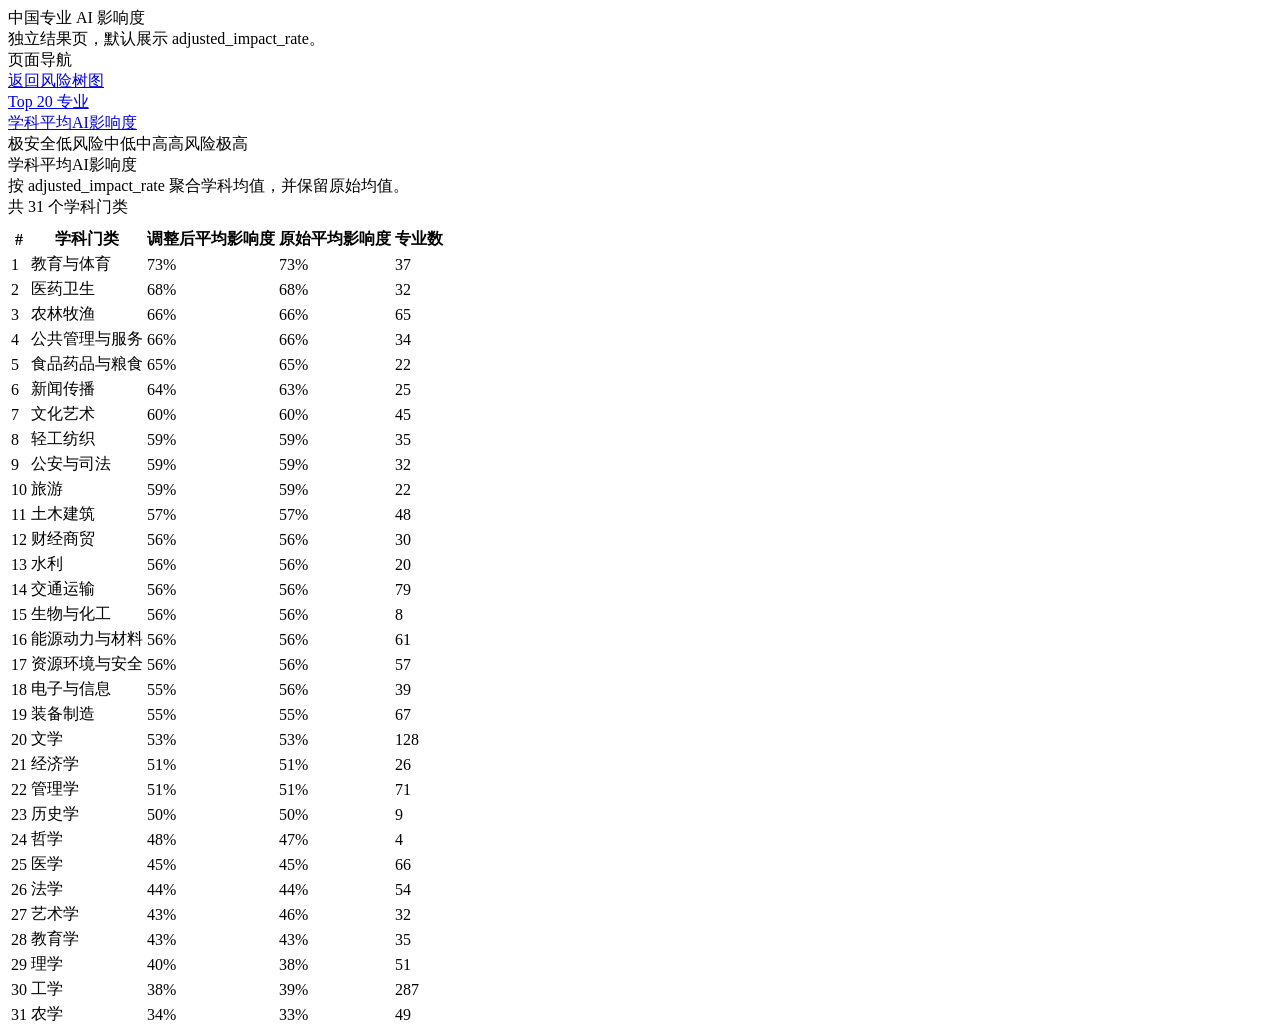
==== site/discipline.html @ 6099c80b "feat: improve major AI impact scoring" ====
<!DOCTYPE html>
<html lang="zh-CN"><head><meta charset="UTF-8" /><meta name="viewport" content="width=device-width, initial-scale=1.0" />
<title>学科平均AI影响度</title><link rel="stylesheet" href="./style.css" /></head><body>
<div class="app-shell"><aside class="sidebar"><div class="brand-block"><div class="brand-title">中国专业 AI 影响度</div><div class="brand-sub">独立结果页，默认展示 adjusted_impact_rate。</div></div>
<section class="detail-block"><div class="panel-title">页面导航</div><div class="hint-text"><a href="./index.html" target="_blank" rel="noopener noreferrer">返回风险树图</a><br /><a href="./top20.html" target="_blank" rel="noopener noreferrer">Top 20 专业</a><br /><a href="./discipline.html" target="_blank" rel="noopener noreferrer">学科平均AI影响度</a></div></section>
<section class="legend-block"><span class="legend-chip"><i class="legend-dot" style="background:#1e7a40"></i>极安全</span><span class="legend-chip"><i class="legend-dot" style="background:#5aad3e"></i>低风险</span><span class="legend-chip"><i class="legend-dot" style="background:#a8c020"></i>中低</span><span class="legend-chip"><i class="legend-dot" style="background:#f0b323"></i>中高</span><span class="legend-chip"><i class="legend-dot" style="background:#f97316"></i>高风险</span><span class="legend-chip"><i class="legend-dot" style="background:#d7263d"></i>极高</span></section></aside>
<main class="main-area"><section class="toolbar-card" style="grid-template-columns:1fr auto;"><div><div class="card-title">学科平均AI影响度</div><div class="card-sub">按 adjusted_impact_rate 聚合学科均值，并保留原始均值。</div></div><div class="toolbar-meta" id="metaInfo">加载中…</div></section><section class="treemap-card" style="min-height:auto;"><div class="table-wrap" style="padding-top:8px;"><table><thead><tr><th>#</th><th>学科门类</th><th>调整后平均影响度</th><th>原始平均影响度</th><th>专业数</th></tr></thead><tbody id="disciplineBody"></tbody></table></div></section></main></div>
<script>
const RISK_COLORS = ['#1e7a40', '#5aad3e', '#a8c020', '#f0b323', '#f97316', '#d7263d'];
const RISK_LABELS = ['极安全', '低风险', '中低', '中高', '高风险', '极高'];
function pct(v){ return `${Math.round(Number(v || 0) * 100)}%`; }
function levelIndex(rate){ const v = Number(rate || 0); if (v < 0.20) return 0; if (v < 0.35) return 1; if (v < 0.50) return 2; if (v < 0.65) return 3; if (v < 0.80) return 4; return 5; }
function safeText(v, fallback='未分类'){ return (v ?? '').toString().trim() || fallback; }
function escapeHtml(v){ return safeText(v, '').replace(/[&<>"']/g, ch => ({'&':'&amp;','<':'&lt;','>':'&gt;','"':'&quot;',"'":'&#39;'}[ch])); }
function metricOf(row){ if (row && row.adjusted_impact_rate != null) return Number(row.adjusted_impact_rate || 0); if (row && row.adjusted_replace_rate != null) return Number(row.adjusted_replace_rate || 0); return Number(row?.replace_rate || 0); }
function rawMetricOf(row){ if (row && row.raw_impact_rate != null) return Number(row.raw_impact_rate || 0); if (row && row.raw_replace_rate != null) return Number(row.raw_replace_rate || 0); return Number(row?.replace_rate || 0); }

async function init(){
  const res = await fetch('./data/major_ai_rate.json');
  const rows = await res.json();
  const map = new Map();
  rows.forEach(row => {
    const key = safeText(row.discipline, '其他');
    if (!map.has(key)) map.set(key, { totalAdj: 0, totalRaw: 0, count: 0 });
    const item = map.get(key);
    item.totalAdj += metricOf(row);
    item.totalRaw += rawMetricOf(row);
    item.count += 1;
  });
  const data = [...map.entries()].map(([name, item]) => ({
    name,
    avgAdj: item.count ? item.totalAdj / item.count : 0,
    avgRaw: item.count ? item.totalRaw / item.count : 0,
    count: item.count
  })).sort((a,b)=>b.avgAdj-a.avgAdj);
  document.getElementById('metaInfo').textContent = `共 ${data.length.toLocaleString('zh-CN')} 个学科门类`;
  document.getElementById('disciplineBody').innerHTML = data.map((row,i)=>`
    <tr>
      <td>${i + 1}</td>
      <td>${escapeHtml(row.name)}</td>
      <td><span class="risk-badge level-${levelIndex(row.avgAdj) + 1}">${pct(row.avgAdj)}</span></td>
      <td>${pct(row.avgRaw)}</td>
      <td>${row.count}</td>
    </tr>`).join('');
}
init();</script></body></html>
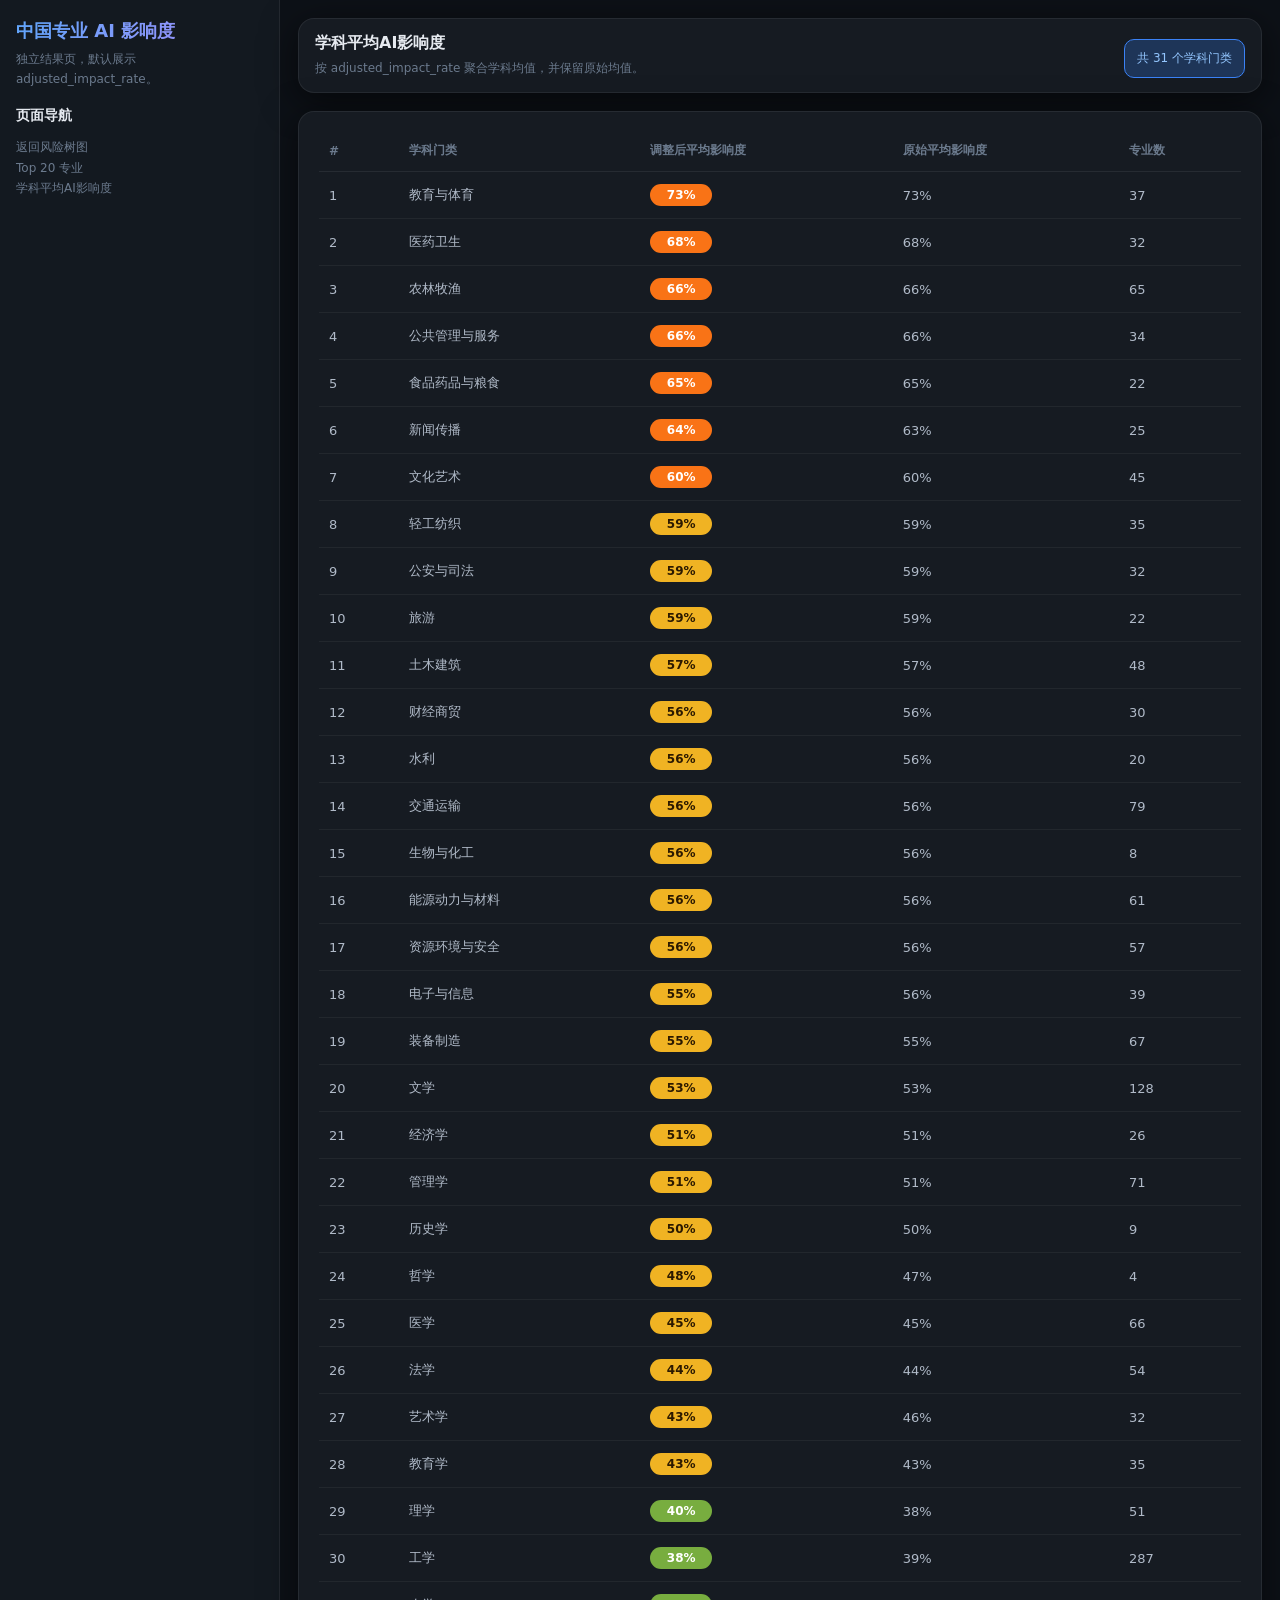
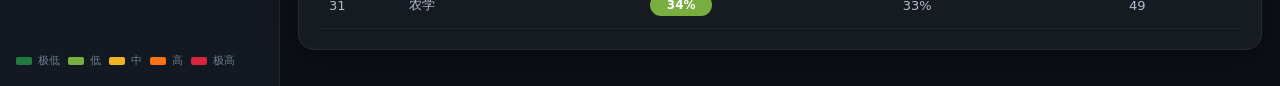
==== commit 7d6c2996: "档位从6变5" ====
--- a/site/discipline.html
+++ b/site/discipline.html
@@ -3,13 +3,13 @@
 <title>学科平均AI影响度</title><link rel="stylesheet" href="./style.css" /></head><body>
 <div class="app-shell"><aside class="sidebar"><div class="brand-block"><div class="brand-title">中国专业 AI 影响度</div><div class="brand-sub">独立结果页，默认展示 adjusted_impact_rate。</div></div>
 <section class="detail-block"><div class="panel-title">页面导航</div><div class="hint-text"><a href="./index.html" target="_blank" rel="noopener noreferrer">返回风险树图</a><br /><a href="./top20.html" target="_blank" rel="noopener noreferrer">Top 20 专业</a><br /><a href="./discipline.html" target="_blank" rel="noopener noreferrer">学科平均AI影响度</a></div></section>
-<section class="legend-block"><span class="legend-chip"><i class="legend-dot" style="background:#1e7a40"></i>极安全</span><span class="legend-chip"><i class="legend-dot" style="background:#5aad3e"></i>低风险</span><span class="legend-chip"><i class="legend-dot" style="background:#a8c020"></i>中低</span><span class="legend-chip"><i class="legend-dot" style="background:#f0b323"></i>中高</span><span class="legend-chip"><i class="legend-dot" style="background:#f97316"></i>高风险</span><span class="legend-chip"><i class="legend-dot" style="background:#d7263d"></i>极高</span></section></aside>
+<section class="legend-block"><span class="legend-chip"><i class="legend-dot" style="background:#1e7a40"></i>极低</span><span class="legend-chip"><i class="legend-dot" style="background:#78ad3f"></i>低</span><span class="legend-chip"><i class="legend-dot" style="background:#f0b323"></i>中</span><span class="legend-chip"><i class="legend-dot" style="background:#f97316"></i>高</span><span class="legend-chip"><i class="legend-dot" style="background:#d7263d"></i>极高</span></section></aside>
 <main class="main-area"><section class="toolbar-card" style="grid-template-columns:1fr auto;"><div><div class="card-title">学科平均AI影响度</div><div class="card-sub">按 adjusted_impact_rate 聚合学科均值，并保留原始均值。</div></div><div class="toolbar-meta" id="metaInfo">加载中…</div></section><section class="treemap-card" style="min-height:auto;"><div class="table-wrap" style="padding-top:8px;"><table><thead><tr><th>#</th><th>学科门类</th><th>调整后平均影响度</th><th>原始平均影响度</th><th>专业数</th></tr></thead><tbody id="disciplineBody"></tbody></table></div></section></main></div>
 <script>
-const RISK_COLORS = ['#1e7a40', '#5aad3e', '#a8c020', '#f0b323', '#f97316', '#d7263d'];
-const RISK_LABELS = ['极安全', '低风险', '中低', '中高', '高风险', '极高'];
+const RISK_COLORS = ['#1e7a40', '#78ad3f', '#f0b323', '#f97316', '#d7263d'];
+const RISK_LABELS = ['极低', '低', '中', '高', '极高'];
 function pct(v){ return `${Math.round(Number(v || 0) * 100)}%`; }
-function levelIndex(rate){ const v = Number(rate || 0); if (v < 0.20) return 0; if (v < 0.35) return 1; if (v < 0.50) return 2; if (v < 0.65) return 3; if (v < 0.80) return 4; return 5; }
+function levelIndex(rate){ const v = Number(rate || 0); if (v < 0.20) return 0; if (v < 0.40) return 1; if (v < 0.60) return 2; if (v < 0.80) return 3; return 4; }
 function safeText(v, fallback='未分类'){ return (v ?? '').toString().trim() || fallback; }
 function escapeHtml(v){ return safeText(v, '').replace(/[&<>"']/g, ch => ({'&':'&amp;','<':'&lt;','>':'&gt;','"':'&quot;',"'":'&#39;'}[ch])); }
 function metricOf(row){ if (row && row.adjusted_impact_rate != null) return Number(row.adjusted_impact_rate || 0); if (row && row.adjusted_replace_rate != null) return Number(row.adjusted_replace_rate || 0); return Number(row?.replace_rate || 0); }
--- a/site/style.css
+++ b/site/style.css
@@ -0,0 +1,59 @@
+:root{
+  --bg-main:#0d1117;
+  --bg-panel:#131920;
+  --bg-card:#161b22;
+  --bg-soft:#1b2430;
+  --border:rgba(255,255,255,.07);
+  --border-strong:rgba(255,255,255,.11);
+  --text-main:#e6eaf0;
+  --text-muted:#b0bac8;
+  --text-soft:#6b7a8d;
+  --text-faint:#4e5a6a;
+  --accent-blue:#60a5fa;
+  --accent-blue-bg:#1e3558;
+  --accent-blue-border:#3b82f6;
+  --accent-blue-text:#93c5fd;
+  --risk-1:#1e7a40;
+  --risk-2:#78ad3f;
+  --risk-3:#f0b323;
+  --risk-4:#f97316;
+  --risk-5:#d7263d;
+  --shadow-lg:0 8px 36px rgba(0,0,0,.55);
+}
+*,*::before,*::after{box-sizing:border-box;margin:0;padding:0}
+html,body{min-height:100%;background:var(--bg-main);color:var(--text-main);font-family:-apple-system,BlinkMacSystemFont,"PingFang SC","Hiragino Sans GB","Noto Sans CJK SC",system-ui,sans-serif}
+body{overflow-x:hidden}
+a{color:inherit;text-decoration:none}
+select,button,input{font:inherit}
+table{width:100%;border-collapse:collapse}
+.app-shell{min-height:100vh;display:grid;grid-template-columns:280px 1fr;background:var(--bg-main)}
+.sidebar{background:var(--bg-panel);border-right:1px solid var(--border);padding:20px 16px 18px;display:flex;flex-direction:column;gap:18px}
+.brand-title{font-size:18px;font-weight:800;line-height:1.25;margin-bottom:6px;background:linear-gradient(120deg,#60a5fa 0%,#a78bfa 100%);-webkit-background-clip:text;-webkit-text-fill-color:transparent}
+.brand-sub,.stat-note,.hint-text,.card-sub{color:var(--text-soft);font-size:12px;line-height:1.7}
+.stats-block,.dist-block,.detail-block{display:flex;flex-direction:column;gap:8px}
+.stat-label{font-size:11px;text-transform:uppercase;letter-spacing:.09em;color:var(--text-faint)}
+.stat-value{font-size:32px;line-height:1;font-weight:800;letter-spacing:-.02em}
+.hist{display:flex;align-items:flex-end;gap:2px;height:52px;margin-top:4px}.hbar{flex:1;border-radius:2px 2px 0 0;min-height:4px}
+.tier-list{display:flex;flex-direction:column;gap:8px;margin-top:6px}.tier-row{display:flex;align-items:center;gap:8px}.tier-dot{width:9px;height:9px;border-radius:50%;display:inline-block;flex-shrink:0}.tier-label{flex:1;font-size:12px;color:var(--text-soft)}.tier-value{font-size:12px;font-weight:700;color:var(--text-muted)}.tier-pct{font-size:11px;color:var(--text-faint)}
+.divider{height:1px;background:var(--border)}.panel-title{font-size:14px;font-weight:700;margin-bottom:4px}
+.legend-block{margin-top:auto;display:flex;flex-wrap:wrap;gap:8px}.legend-chip{display:inline-flex;align-items:center;gap:6px;color:var(--text-soft);font-size:11px}.legend-dot{width:16px;height:8px;border-radius:2px;display:inline-block}
+.main-area{padding:18px;display:grid;grid-template-rows:auto minmax(560px,1fr) auto;gap:18px;min-width:0}
+.toolbar-card,.treemap-card,.link-card{background:var(--bg-card);border:1px solid var(--border);border-radius:16px;box-shadow:var(--shadow-lg)}
+.toolbar-card{padding:14px 16px;display:grid;grid-template-columns:repeat(2,minmax(170px,220px)) 1fr;gap:12px;align-items:end}
+.toolbar-group{display:flex;flex-direction:column;gap:6px}.toolbar-group label{font-size:12px;color:var(--text-soft)}
+.toolbar-group select{height:40px;background:var(--bg-soft);border:1px solid var(--border-strong);border-radius:10px;color:var(--text-main);padding:0 12px;outline:none}
+.toolbar-group select:focus{border-color:var(--accent-blue-border);box-shadow:0 0 0 3px rgba(59,130,246,.15)}
+.toolbar-meta{justify-self:end;font-size:12px;color:var(--accent-blue-text);background:var(--accent-blue-bg);border:1px solid var(--accent-blue-border);padding:10px 12px;border-radius:10px;white-space:nowrap}
+.treemap-card{padding:10px;display:flex;flex-direction:column;min-height:560px;overflow:hidden}.card-head{display:flex;justify-content:space-between;align-items:flex-start;gap:12px;padding:10px 12px 4px}.card-title{font-size:16px;font-weight:800;margin-bottom:4px}
+.table-frame{flex:1;min-height:0;border-radius:12px;overflow:auto;background:var(--bg-card);max-height:600px}
+#majorTable{width:100%;font-size:14px}
+#majorTable th{background:var(--bg-soft);color:var(--text-main);padding:12px 16px;text-align:left;font-weight:700;border-bottom:1px solid var(--border)}
+#majorTable td{padding:10px 16px;border-bottom:1px solid var(--border);color:var(--text-main)}
+#majorTable tbody tr:hover{background:var(--bg-soft)}
+.link-grid{display:grid;grid-template-columns:1fr 1fr;gap:18px}.link-card{padding:18px 20px;display:block;transition:transform .15s ease,border-color .15s ease,background .15s ease}.link-card:hover{transform:translateY(-2px);border-color:rgba(96,165,250,.45);background:#18202b}.link-title{font-size:16px;font-weight:800;margin-bottom:6px}.link-sub{font-size:13px;line-height:1.7;color:var(--text-soft)}
+.table-wrap{padding:0 10px 10px;overflow:auto} thead th{position:sticky;top:0;z-index:1;background:var(--bg-card);color:var(--text-soft);font-size:12px;font-weight:700;text-align:left;border-bottom:1px solid var(--border);padding:12px 10px} tbody td{padding:12px 10px;border-bottom:1px solid rgba(255,255,255,.05);font-size:13px;color:var(--text-muted);vertical-align:middle} tbody tr:hover{background:rgba(255,255,255,.03)}
+.risk-badge{display:inline-flex;align-items:center;justify-content:center;min-width:62px;padding:4px 8px;border-radius:999px;color:#fff;font-size:12px;font-weight:700}
+.level-1{background:var(--risk-1)}.level-2{background:var(--risk-2)}.level-3{background:var(--risk-3);color:#2b1900}.level-4{background:var(--risk-4)}.level-5{background:var(--risk-5)}
+.empty-state{min-height:320px;display:grid;place-items:center;color:var(--text-soft);font-size:14px}
+@media (max-width:1180px){.app-shell{grid-template-columns:1fr}.sidebar{border-right:none;border-bottom:1px solid var(--border)}.toolbar-card{grid-template-columns:repeat(2,minmax(180px,1fr))}.toolbar-meta{justify-self:start}.link-grid{grid-template-columns:1fr}}
+@media (max-width:760px){.main-area{padding:12px;gap:12px;grid-template-rows:auto minmax(420px,1fr) auto}.sidebar{padding:14px 12px}.stat-value{font-size:26px}.toolbar-card{padding:12px;grid-template-columns:1fr}.toolbar-meta{white-space:normal;width:100%}.treemap-card{min-height:440px}.treemap{min-height:380px}.card-head{padding:10px 10px 2px}thead th,tbody td{padding:10px 8px;font-size:12px}}
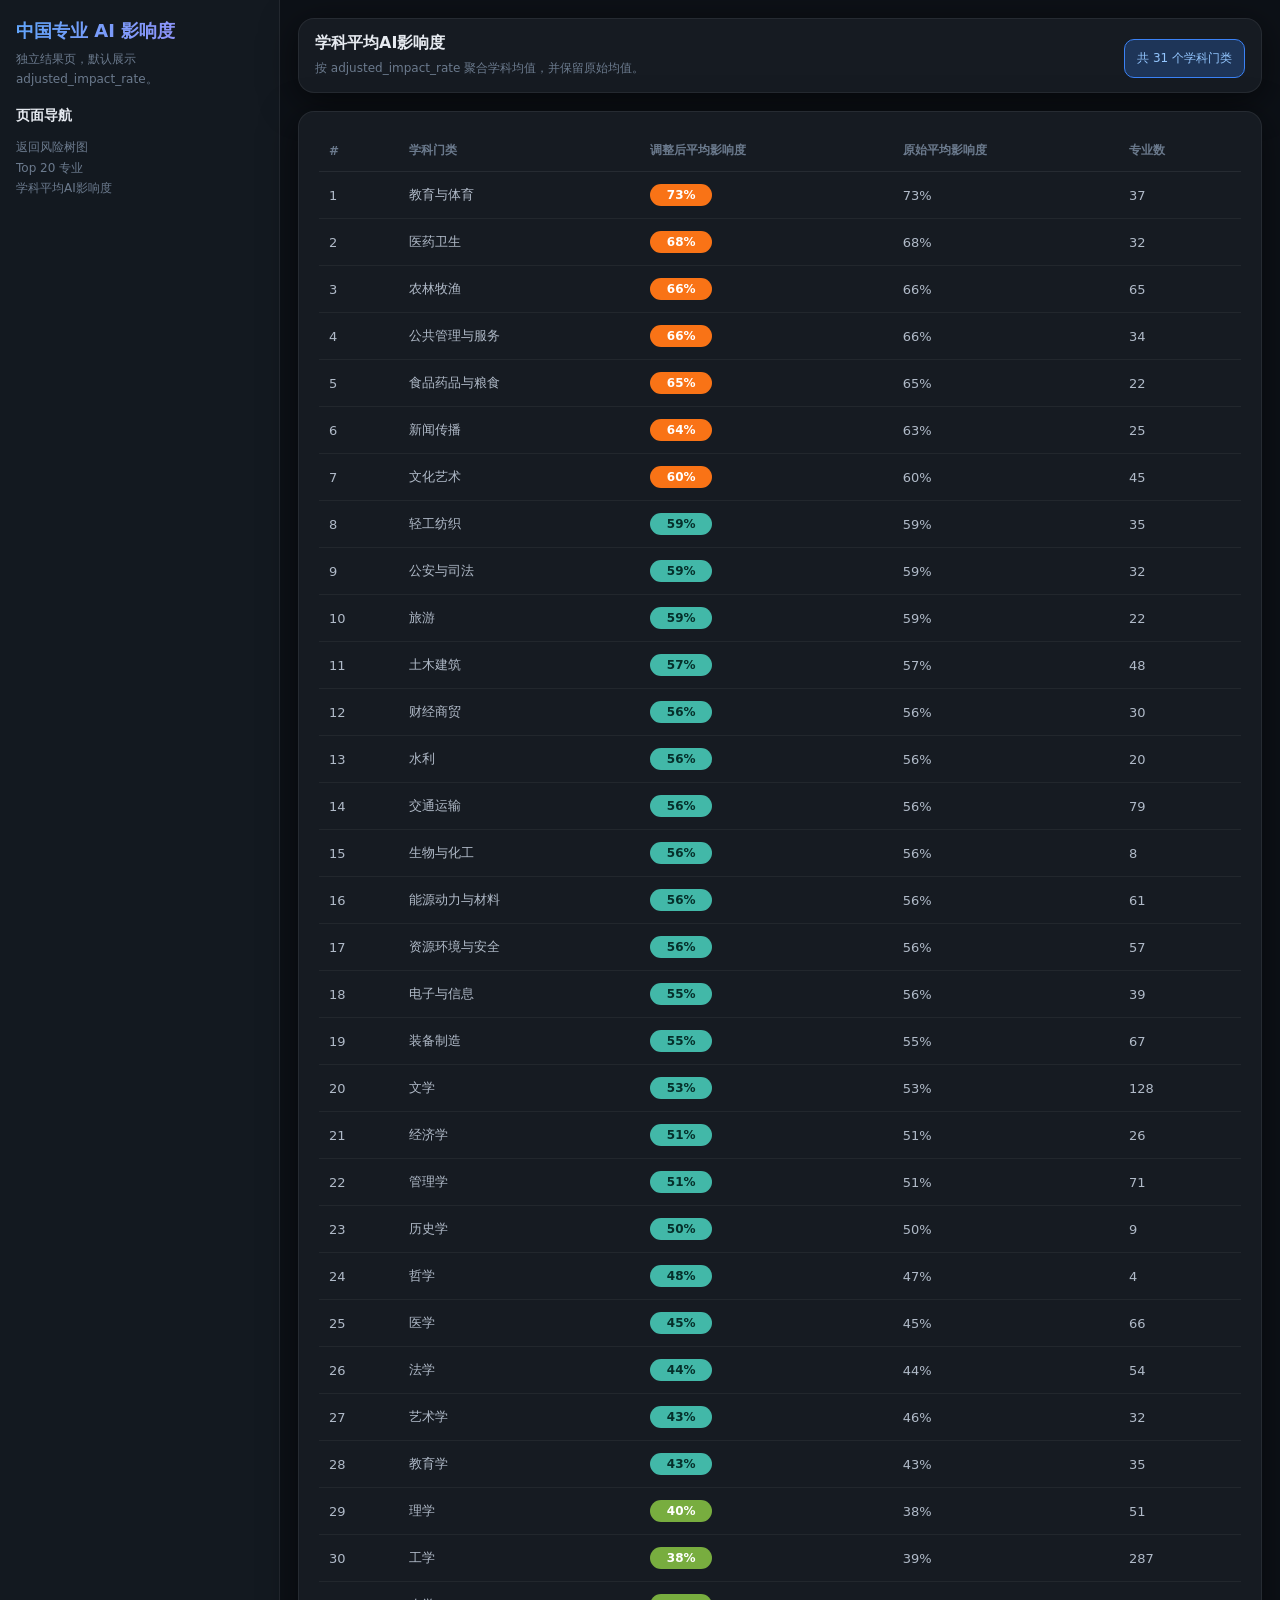
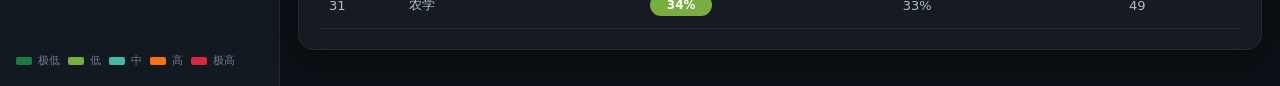
==== commit 4298cce2: "fix: refine risk display UI" ====
--- a/site/discipline.html
+++ b/site/discipline.html
@@ -3,10 +3,10 @@
 <title>学科平均AI影响度</title><link rel="stylesheet" href="./style.css" /></head><body>
 <div class="app-shell"><aside class="sidebar"><div class="brand-block"><div class="brand-title">中国专业 AI 影响度</div><div class="brand-sub">独立结果页，默认展示 adjusted_impact_rate。</div></div>
 <section class="detail-block"><div class="panel-title">页面导航</div><div class="hint-text"><a href="./index.html" target="_blank" rel="noopener noreferrer">返回风险树图</a><br /><a href="./top20.html" target="_blank" rel="noopener noreferrer">Top 20 专业</a><br /><a href="./discipline.html" target="_blank" rel="noopener noreferrer">学科平均AI影响度</a></div></section>
-<section class="legend-block"><span class="legend-chip"><i class="legend-dot" style="background:#1e7a40"></i>极低</span><span class="legend-chip"><i class="legend-dot" style="background:#78ad3f"></i>低</span><span class="legend-chip"><i class="legend-dot" style="background:#f0b323"></i>中</span><span class="legend-chip"><i class="legend-dot" style="background:#f97316"></i>高</span><span class="legend-chip"><i class="legend-dot" style="background:#d7263d"></i>极高</span></section></aside>
+<section class="legend-block"><span class="legend-chip"><i class="legend-dot" style="background:#1e7a40"></i>极低</span><span class="legend-chip"><i class="legend-dot" style="background:#78ad3f"></i>低</span><span class="legend-chip"><i class="legend-dot" style="background:#42b8a8"></i>中</span><span class="legend-chip"><i class="legend-dot" style="background:#f97316"></i>高</span><span class="legend-chip"><i class="legend-dot" style="background:#d7263d"></i>极高</span></section></aside>
 <main class="main-area"><section class="toolbar-card" style="grid-template-columns:1fr auto;"><div><div class="card-title">学科平均AI影响度</div><div class="card-sub">按 adjusted_impact_rate 聚合学科均值，并保留原始均值。</div></div><div class="toolbar-meta" id="metaInfo">加载中…</div></section><section class="treemap-card" style="min-height:auto;"><div class="table-wrap" style="padding-top:8px;"><table><thead><tr><th>#</th><th>学科门类</th><th>调整后平均影响度</th><th>原始平均影响度</th><th>专业数</th></tr></thead><tbody id="disciplineBody"></tbody></table></div></section></main></div>
 <script>
-const RISK_COLORS = ['#1e7a40', '#78ad3f', '#f0b323', '#f97316', '#d7263d'];
+const RISK_COLORS = ['#1e7a40', '#78ad3f', '#42b8a8', '#f97316', '#d7263d'];
 const RISK_LABELS = ['极低', '低', '中', '高', '极高'];
 function pct(v){ return `${Math.round(Number(v || 0) * 100)}%`; }
 function levelIndex(rate){ const v = Number(rate || 0); if (v < 0.20) return 0; if (v < 0.40) return 1; if (v < 0.60) return 2; if (v < 0.80) return 3; return 4; }
--- a/site/style.css
+++ b/site/style.css
@@ -15,7 +15,7 @@
   --accent-blue-text:#93c5fd;
   --risk-1:#1e7a40;
   --risk-2:#78ad3f;
-  --risk-3:#f0b323;
+  --risk-3:#42b8a8;
   --risk-4:#f97316;
   --risk-5:#d7263d;
   --shadow-lg:0 8px 36px rgba(0,0,0,.55);
@@ -53,7 +53,7 @@
 .link-grid{display:grid;grid-template-columns:1fr 1fr;gap:18px}.link-card{padding:18px 20px;display:block;transition:transform .15s ease,border-color .15s ease,background .15s ease}.link-card:hover{transform:translateY(-2px);border-color:rgba(96,165,250,.45);background:#18202b}.link-title{font-size:16px;font-weight:800;margin-bottom:6px}.link-sub{font-size:13px;line-height:1.7;color:var(--text-soft)}
 .table-wrap{padding:0 10px 10px;overflow:auto} thead th{position:sticky;top:0;z-index:1;background:var(--bg-card);color:var(--text-soft);font-size:12px;font-weight:700;text-align:left;border-bottom:1px solid var(--border);padding:12px 10px} tbody td{padding:12px 10px;border-bottom:1px solid rgba(255,255,255,.05);font-size:13px;color:var(--text-muted);vertical-align:middle} tbody tr:hover{background:rgba(255,255,255,.03)}
 .risk-badge{display:inline-flex;align-items:center;justify-content:center;min-width:62px;padding:4px 8px;border-radius:999px;color:#fff;font-size:12px;font-weight:700}
-.level-1{background:var(--risk-1)}.level-2{background:var(--risk-2)}.level-3{background:var(--risk-3);color:#2b1900}.level-4{background:var(--risk-4)}.level-5{background:var(--risk-5)}
+.level-1{background:var(--risk-1)}.level-2{background:var(--risk-2)}.level-3{background:var(--risk-3);color:#052f2a}.level-4{background:var(--risk-4)}.level-5{background:var(--risk-5)}
 .empty-state{min-height:320px;display:grid;place-items:center;color:var(--text-soft);font-size:14px}
 @media (max-width:1180px){.app-shell{grid-template-columns:1fr}.sidebar{border-right:none;border-bottom:1px solid var(--border)}.toolbar-card{grid-template-columns:repeat(2,minmax(180px,1fr))}.toolbar-meta{justify-self:start}.link-grid{grid-template-columns:1fr}}
 @media (max-width:760px){.main-area{padding:12px;gap:12px;grid-template-rows:auto minmax(420px,1fr) auto}.sidebar{padding:14px 12px}.stat-value{font-size:26px}.toolbar-card{padding:12px;grid-template-columns:1fr}.toolbar-meta{white-space:normal;width:100%}.treemap-card{min-height:440px}.treemap{min-height:380px}.card-head{padding:10px 10px 2px}thead th,tbody td{padding:10px 8px;font-size:12px}}
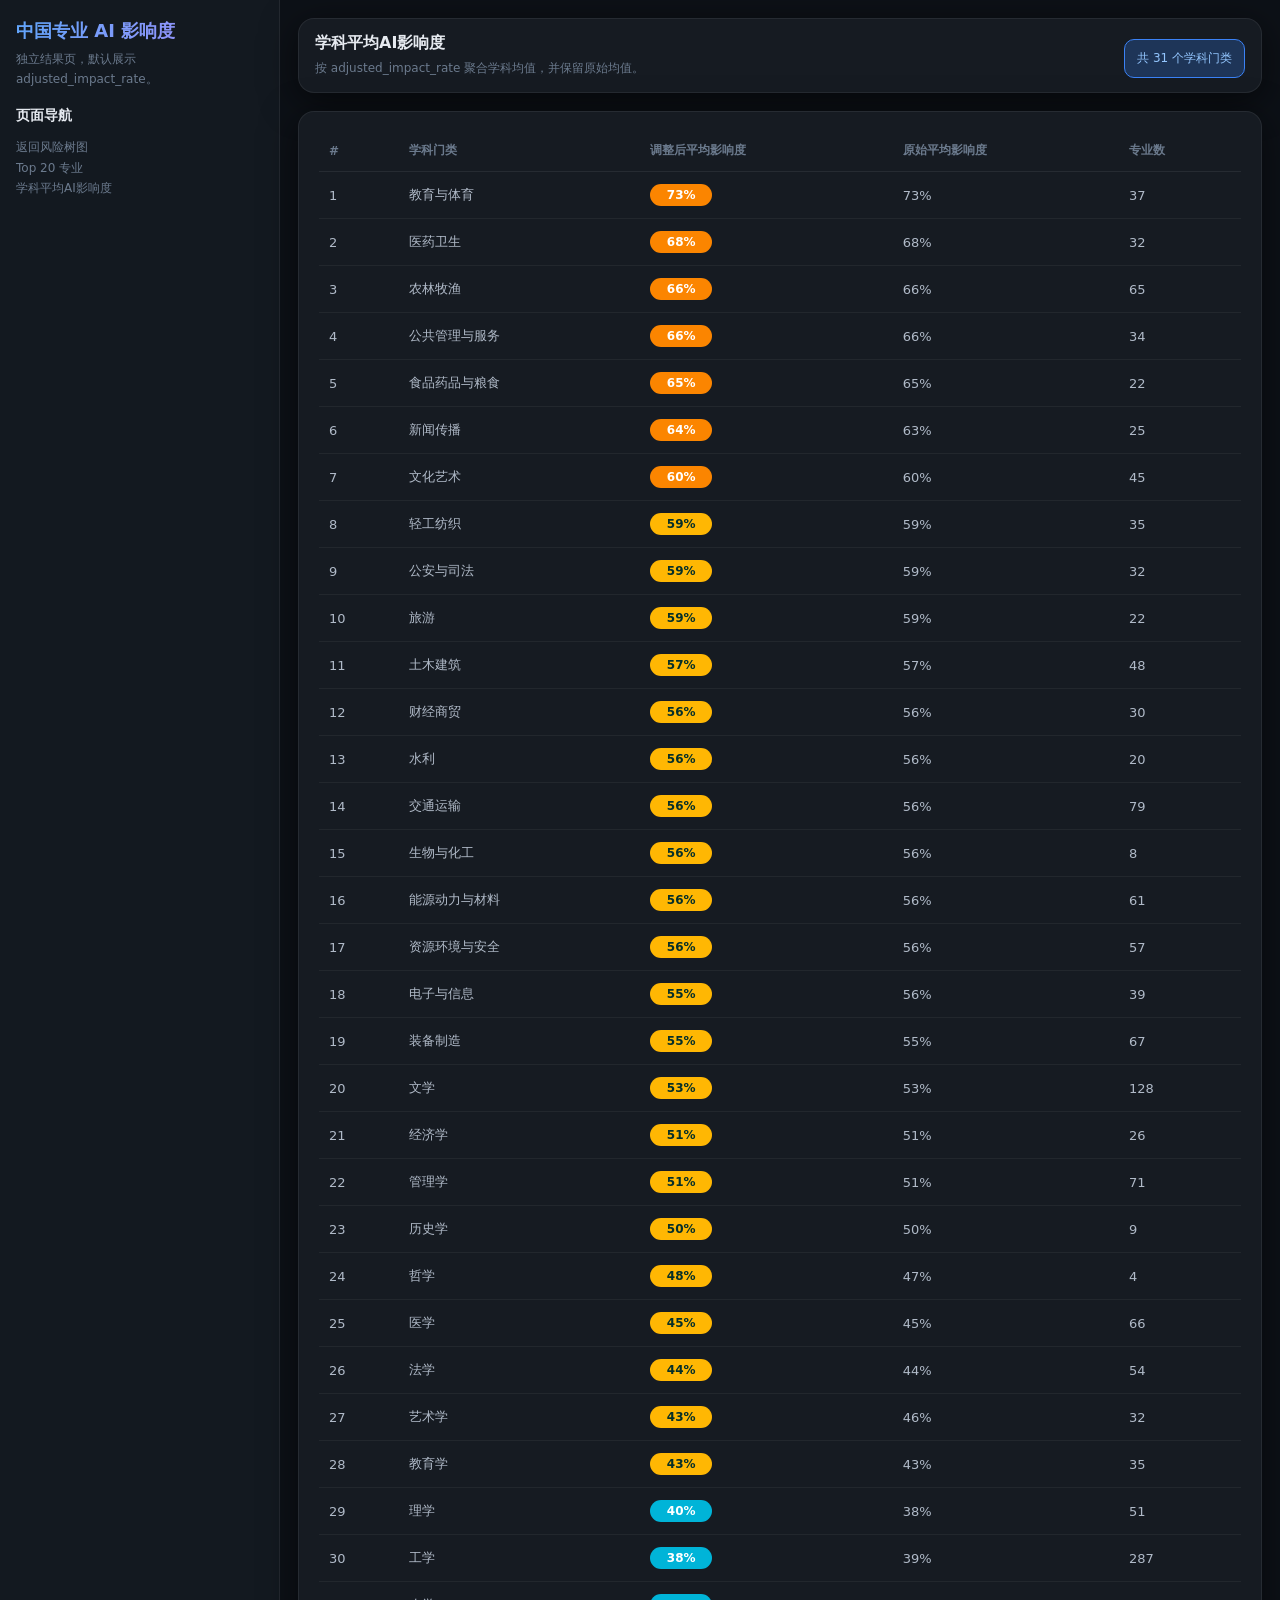
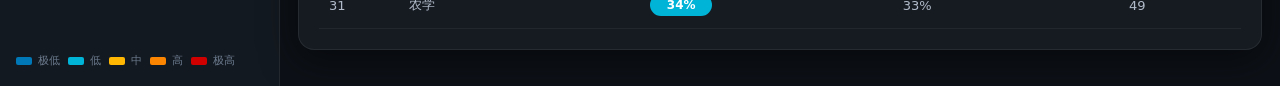
==== commit 66f01660: "fix: sync risk palette across site" ====
--- a/site/discipline.html
+++ b/site/discipline.html
@@ -3,10 +3,10 @@
 <title>学科平均AI影响度</title><link rel="stylesheet" href="./style.css" /></head><body>
 <div class="app-shell"><aside class="sidebar"><div class="brand-block"><div class="brand-title">中国专业 AI 影响度</div><div class="brand-sub">独立结果页，默认展示 adjusted_impact_rate。</div></div>
 <section class="detail-block"><div class="panel-title">页面导航</div><div class="hint-text"><a href="./index.html" target="_blank" rel="noopener noreferrer">返回风险树图</a><br /><a href="./top20.html" target="_blank" rel="noopener noreferrer">Top 20 专业</a><br /><a href="./discipline.html" target="_blank" rel="noopener noreferrer">学科平均AI影响度</a></div></section>
-<section class="legend-block"><span class="legend-chip"><i class="legend-dot" style="background:#1e7a40"></i>极低</span><span class="legend-chip"><i class="legend-dot" style="background:#78ad3f"></i>低</span><span class="legend-chip"><i class="legend-dot" style="background:#42b8a8"></i>中</span><span class="legend-chip"><i class="legend-dot" style="background:#f97316"></i>高</span><span class="legend-chip"><i class="legend-dot" style="background:#d7263d"></i>极高</span></section></aside>
+<section class="legend-block"><span class="legend-chip"><i class="legend-dot" style="background:#0077b6"></i>极低</span><span class="legend-chip"><i class="legend-dot" style="background:#00b4d8"></i>低</span><span class="legend-chip"><i class="legend-dot" style="background:#ffb703"></i>中</span><span class="legend-chip"><i class="legend-dot" style="background:#fb8500"></i>高</span><span class="legend-chip"><i class="legend-dot" style="background:#d00000"></i>极高</span></section></aside>
 <main class="main-area"><section class="toolbar-card" style="grid-template-columns:1fr auto;"><div><div class="card-title">学科平均AI影响度</div><div class="card-sub">按 adjusted_impact_rate 聚合学科均值，并保留原始均值。</div></div><div class="toolbar-meta" id="metaInfo">加载中…</div></section><section class="treemap-card" style="min-height:auto;"><div class="table-wrap" style="padding-top:8px;"><table><thead><tr><th>#</th><th>学科门类</th><th>调整后平均影响度</th><th>原始平均影响度</th><th>专业数</th></tr></thead><tbody id="disciplineBody"></tbody></table></div></section></main></div>
 <script>
-const RISK_COLORS = ['#1e7a40', '#78ad3f', '#42b8a8', '#f97316', '#d7263d'];
+const RISK_COLORS = ['#0077b6', '#00b4d8', '#ffb703', '#fb8500', '#d00000'];
 const RISK_LABELS = ['极低', '低', '中', '高', '极高'];
 function pct(v){ return `${Math.round(Number(v || 0) * 100)}%`; }
 function levelIndex(rate){ const v = Number(rate || 0); if (v < 0.20) return 0; if (v < 0.40) return 1; if (v < 0.60) return 2; if (v < 0.80) return 3; return 4; }
--- a/site/style.css
+++ b/site/style.css
@@ -13,11 +13,11 @@
   --accent-blue-bg:#1e3558;
   --accent-blue-border:#3b82f6;
   --accent-blue-text:#93c5fd;
-  --risk-1:#1e7a40;
-  --risk-2:#78ad3f;
-  --risk-3:#42b8a8;
-  --risk-4:#f97316;
-  --risk-5:#d7263d;
+  --risk-1: #0077b6;
+  --risk-2: #00b4d8;
+  --risk-3: #ffb703;
+  --risk-4: #fb8500;
+  --risk-5: #d00000;
   --shadow-lg:0 8px 36px rgba(0,0,0,.55);
 }
 *,*::before,*::after{box-sizing:border-box;margin:0;padding:0}
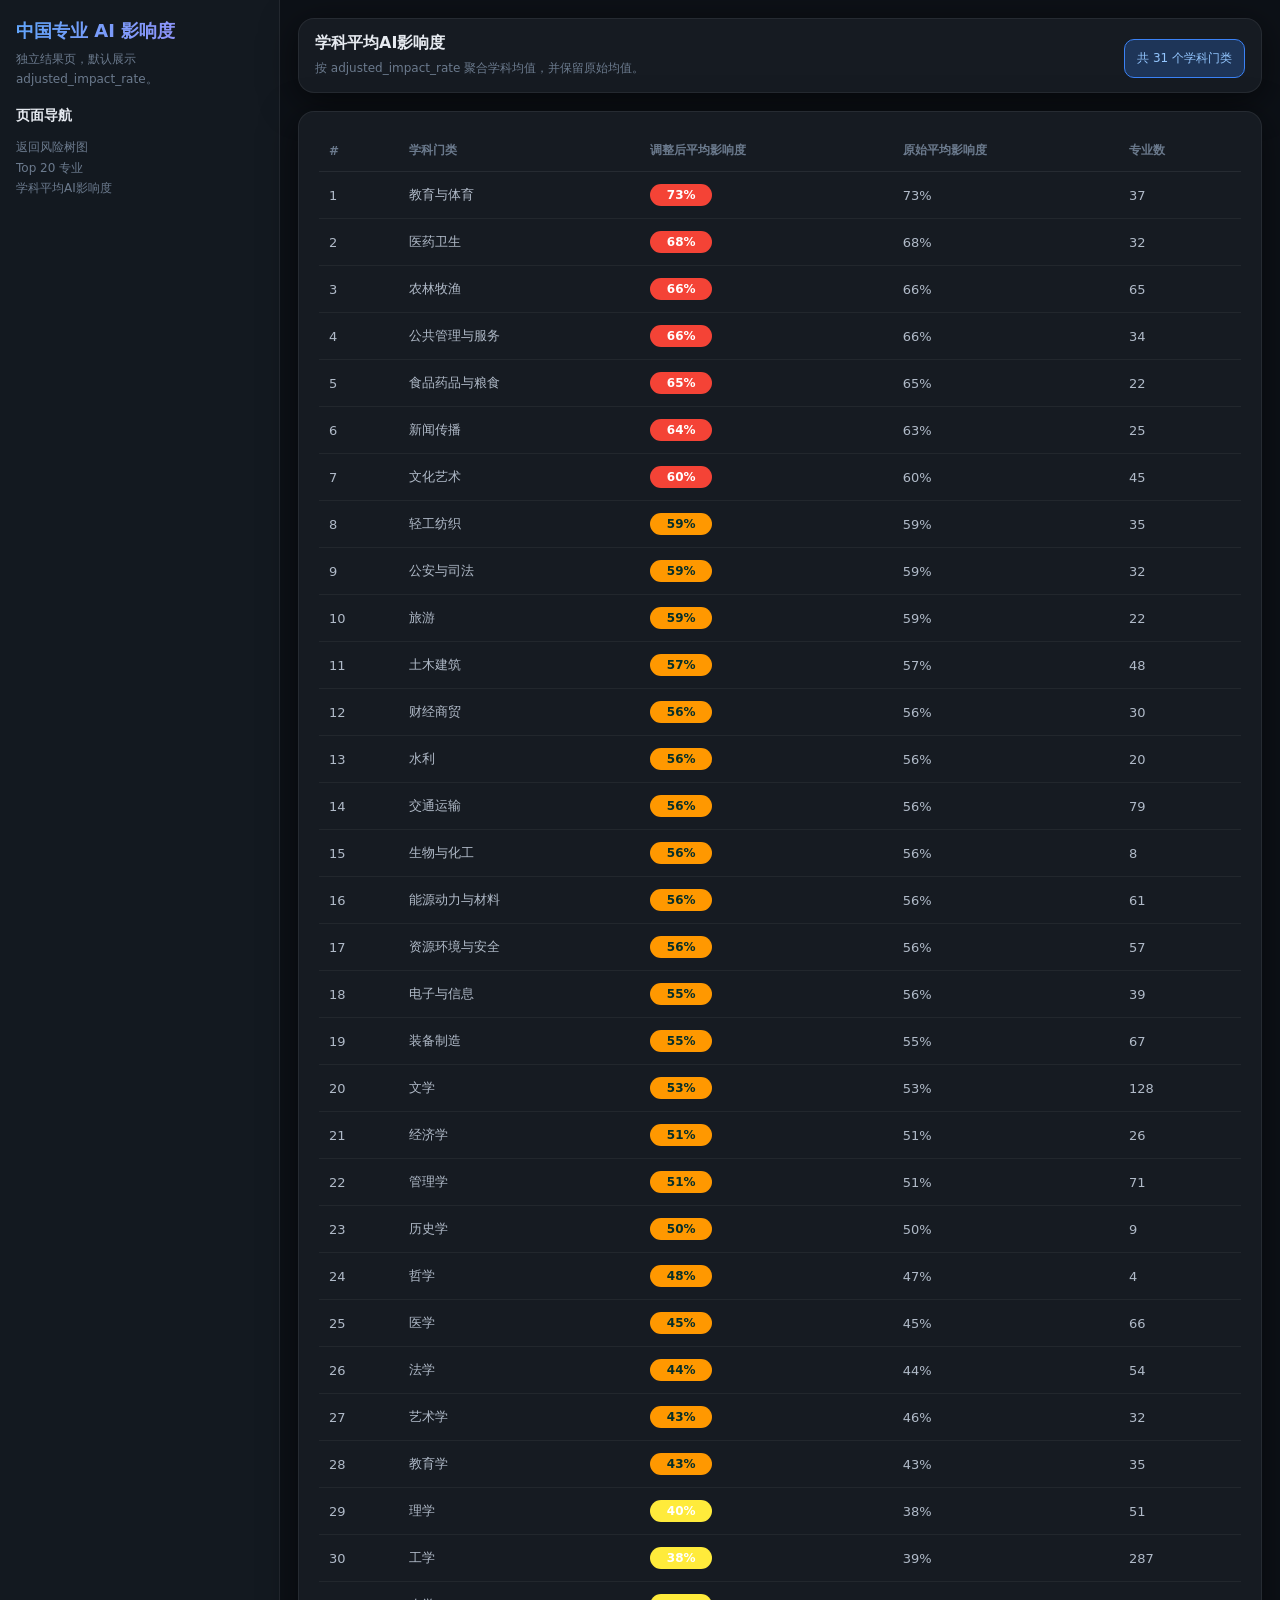
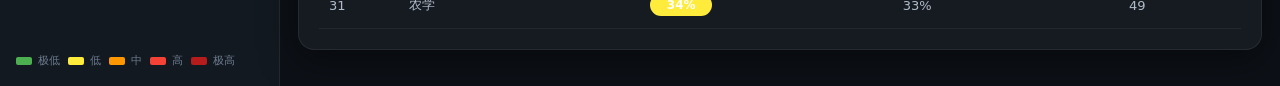
==== commit 1557d9f9: "fix: read risk colors from css variables" ====
--- a/site/discipline.html
+++ b/site/discipline.html
@@ -3,10 +3,10 @@
 <title>学科平均AI影响度</title><link rel="stylesheet" href="./style.css" /></head><body>
 <div class="app-shell"><aside class="sidebar"><div class="brand-block"><div class="brand-title">中国专业 AI 影响度</div><div class="brand-sub">独立结果页，默认展示 adjusted_impact_rate。</div></div>
 <section class="detail-block"><div class="panel-title">页面导航</div><div class="hint-text"><a href="./index.html" target="_blank" rel="noopener noreferrer">返回风险树图</a><br /><a href="./top20.html" target="_blank" rel="noopener noreferrer">Top 20 专业</a><br /><a href="./discipline.html" target="_blank" rel="noopener noreferrer">学科平均AI影响度</a></div></section>
-<section class="legend-block"><span class="legend-chip"><i class="legend-dot" style="background:#0077b6"></i>极低</span><span class="legend-chip"><i class="legend-dot" style="background:#00b4d8"></i>低</span><span class="legend-chip"><i class="legend-dot" style="background:#ffb703"></i>中</span><span class="legend-chip"><i class="legend-dot" style="background:#fb8500"></i>高</span><span class="legend-chip"><i class="legend-dot" style="background:#d00000"></i>极高</span></section></aside>
+<section class="legend-block"><span class="legend-chip"><i class="legend-dot" style="background:var(--risk-1)"></i>极低</span><span class="legend-chip"><i class="legend-dot" style="background:var(--risk-2)"></i>低</span><span class="legend-chip"><i class="legend-dot" style="background:var(--risk-3)"></i>中</span><span class="legend-chip"><i class="legend-dot" style="background:var(--risk-4)"></i>高</span><span class="legend-chip"><i class="legend-dot" style="background:var(--risk-5)"></i>极高</span></section></aside>
 <main class="main-area"><section class="toolbar-card" style="grid-template-columns:1fr auto;"><div><div class="card-title">学科平均AI影响度</div><div class="card-sub">按 adjusted_impact_rate 聚合学科均值，并保留原始均值。</div></div><div class="toolbar-meta" id="metaInfo">加载中…</div></section><section class="treemap-card" style="min-height:auto;"><div class="table-wrap" style="padding-top:8px;"><table><thead><tr><th>#</th><th>学科门类</th><th>调整后平均影响度</th><th>原始平均影响度</th><th>专业数</th></tr></thead><tbody id="disciplineBody"></tbody></table></div></section></main></div>
 <script>
-const RISK_COLORS = ['#0077b6', '#00b4d8', '#ffb703', '#fb8500', '#d00000'];
+const RISK_COLORS = Array.from({ length: 5 }, (_, i) => getComputedStyle(document.documentElement).getPropertyValue(`--risk-${i + 1}`).trim());
 const RISK_LABELS = ['极低', '低', '中', '高', '极高'];
 function pct(v){ return `${Math.round(Number(v || 0) * 100)}%`; }
 function levelIndex(rate){ const v = Number(rate || 0); if (v < 0.20) return 0; if (v < 0.40) return 1; if (v < 0.60) return 2; if (v < 0.80) return 3; return 4; }
--- a/site/style.css
+++ b/site/style.css
@@ -13,11 +13,11 @@
   --accent-blue-bg:#1e3558;
   --accent-blue-border:#3b82f6;
   --accent-blue-text:#93c5fd;
-  --risk-1: #0077b6;
-  --risk-2: #00b4d8;
-  --risk-3: #ffb703;
-  --risk-4: #fb8500;
-  --risk-5: #d00000;
+  --risk-1: #4CAF50;
+  --risk-2: #FFEB3B;
+  --risk-3: #FF9800;
+  --risk-4: #F44336;
+  --risk-5: #B71C1C;
   --shadow-lg:0 8px 36px rgba(0,0,0,.55);
 }
 *,*::before,*::after{box-sizing:border-box;margin:0;padding:0}
